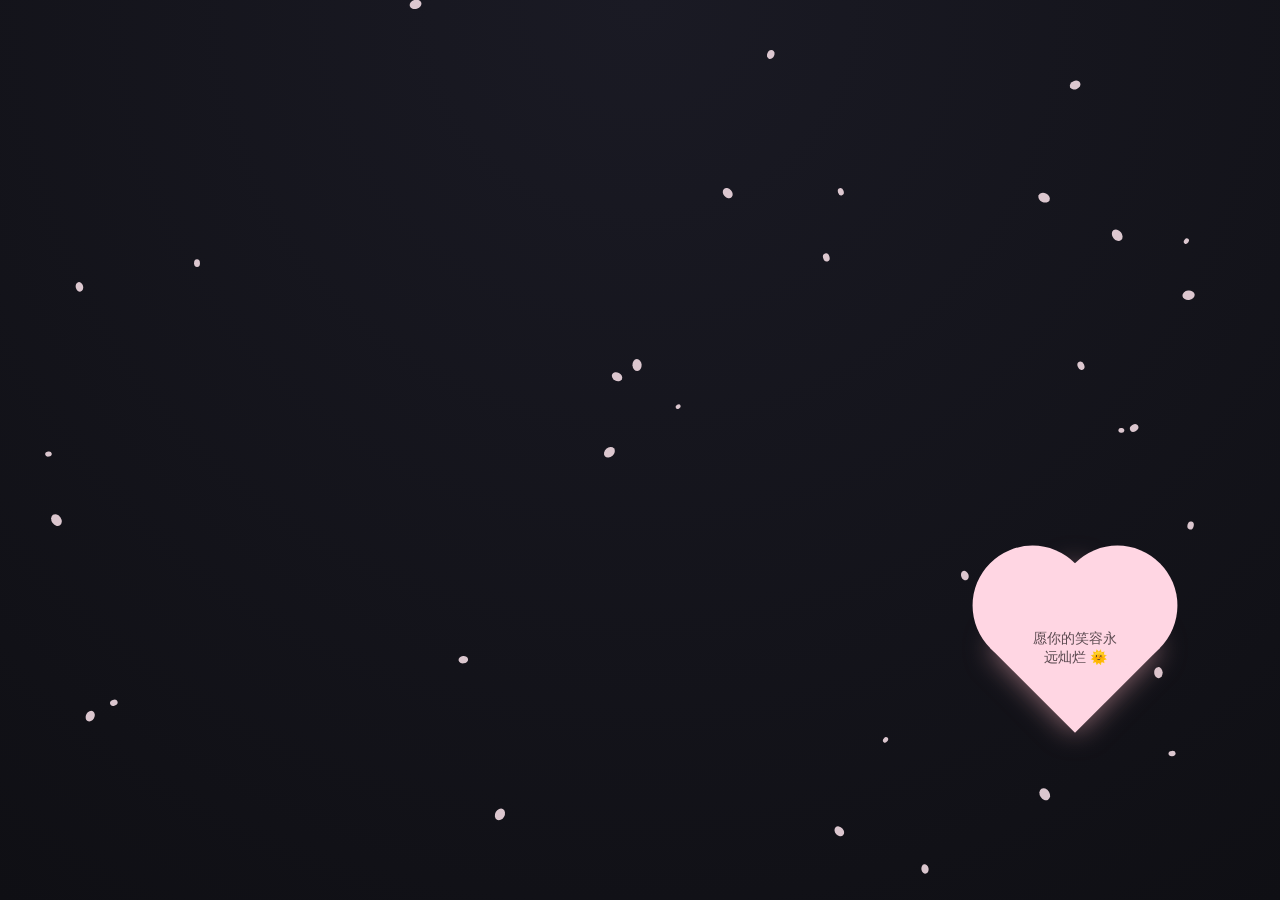
==== index.html @ e55e7a16 "Add files via upload" ====
<!DOCTYPE html>
<html lang="zh-CN">
<head>
<meta charset="UTF-8" />
<meta name="viewport" content="width=device-width, initial-scale=1.0, user-scalable=no" />
<title>念念生日快乐</title>

<style>
html, body {
    margin: 0;
    padding: 0;
    width: 100%;
    height: 100%;
    background: radial-gradient(circle at top, #1a1a24, #0f0f14);
    overflow: hidden;
    font-family: -apple-system, BlinkMacSystemFont, "PingFang SC", "Microsoft YaHei", sans-serif;
}

#app { position: relative; width: 100vw; height: 100vh; }

canvas { position: absolute; inset: 0; }

/* 心形弹窗 */
.heartBox {
    position: absolute;
    width: 120px;
    height: 120px;
    transform: translate(-50%, -50%);
    animation: float 4s ease-in-out infinite;
}

.heart {
    width: 100%;
    height: 100%;
    background: #ffd6e3;
    position: relative;
    transform: rotate(-45deg);
    animation: breath 2.4s ease-in-out infinite;
    box-shadow: 0 0 28px rgba(255, 182, 193, 0.55);
}

.heart::before,
.heart::after {
    content: "";
    position: absolute;
    width: 100%;
    height: 100%;
    background: #ffd6e3;
    border-radius: 50%;
}
.heart::before { top: -50%; left: 0; }
.heart::after  { left: 50%; top: 0; }

/* 文案 */
.heartText {
    position: absolute;
    inset: 0;
    display: flex;
    align-items: center;
    justify-content: center;
    text-align: center;
    padding: 14px;
    color: #5b4a50;
    font-size: 14px;
    line-height: 1.4;
    pointer-events: none;
}

/* 动画 */
@keyframes breath { 0%,100% { transform: rotate(-45deg) scale(1); } 50% { transform: rotate(-45deg) scale(1.07); } }
@keyframes float  { 0%,100% { transform: translate(-50%, -50%) translateY(0); } 50% { transform: translate(-50%, -50%) translateY(-12px); } }
@keyframes fadeBreathOut { 0% { opacity:1; scale:1 } 60% { opacity:0.9; scale:0.95 } 100% { opacity:0; scale:0.75 } }
</style>
</head>
<body>
<div id="app">
    <canvas id="bg"></canvas>
</div>

<script>
/* ===== 背景樱花雨 ===== */
const canvas = document.getElementById("bg");
const ctx = canvas.getContext("2d");

function resize() { canvas.width=innerWidth; canvas.height=innerHeight; }
addEventListener("resize", resize);
resize();

const petals = Array.from({length:36},()=>newPetal());
function newPetal(){ return { x:Math.random()*canvas.width, y:Math.random()*canvas.height, r:Math.random()*3+2, vy:Math.random()*0.8+0.4, vx:Math.random()*0.6-0.3, a:Math.random()*Math.PI }; }
function draw(){
    ctx.clearRect(0,0,canvas.width,canvas.height);
    for(const p of petals){
        p.y+=p.vy; p.x+=p.vx; p.a+=0.01;
        if(p.y>canvas.height+20) Object.assign(p,newPetal(),{y:-20});
        ctx.save();
        ctx.translate(p.x,p.y); ctx.rotate(p.a);
        ctx.fillStyle="rgba(255,230,238,0.85)";
        ctx.beginPath(); ctx.ellipse(0,0,p.r*1.3,p.r,0,0,Math.PI*2); ctx.fill();
        ctx.restore();
    }
    requestAnimationFrame(draw);
}
draw();

/* ===== 随机心形弹窗 ===== */
const app = document.getElementById("app");
const messages = [
    "念念，生日快乐 🌸",
    "愿念念每天都被温柔以待 💗",
    "今天是念念的特别日子 🎉",
    "念念，你是最闪亮的那颗星 ✨",
    "记得好好照顾自己哦 ☕",
    "愿你的笑容永远灿烂 🌞",
    "念念，慢慢来，一切都会好 🕊",
    "愿世界温柔以待念念 💖",
    "今天也值得被念念喜欢 🌷",
    "念念，你的每一天都闪闪发光 ✨",
    "生日快乐！希望念念被幸福包围 🎂",
    "愿念念被爱和暖意围绕 💕",
    "小小的心愿：念念天天开心 🌸",
    "今天，为念念许下最美好的祝福 🎈",
    "念念，你真的很棒，值得最美的幸福 💖"
];

let active = 0;
const MAX_ACTIVE = 6;

function spawnHeart(){
    if(active>=MAX_ACTIVE) return;
    active++;

    const box = document.createElement("div");
    box.className = "heartBox";

    const margin=90;
    box.style.left = margin + Math.random()*(innerWidth-margin*2) + "px";
    box.style.top  = margin + Math.random()*(innerHeight-margin*2) + "px";

    const heart = document.createElement("div");
    heart.className="heart";

    const text = document.createElement("div");
    text.className="heartText";
    text.innerText = messages[Math.floor(Math.random()*messages.length)];

    box.appendChild(heart);
    box.appendChild(text);
    app.appendChild(box);

    setTimeout(()=>{ box.style.animation="fadeBreathOut 1.6s forwards"; }, 2600);
    setTimeout(()=>{ box.remove(); active--; }, 4300);
}

setInterval(spawnHeart, 1000); // 频率稍快
</script>
</body>
</html>
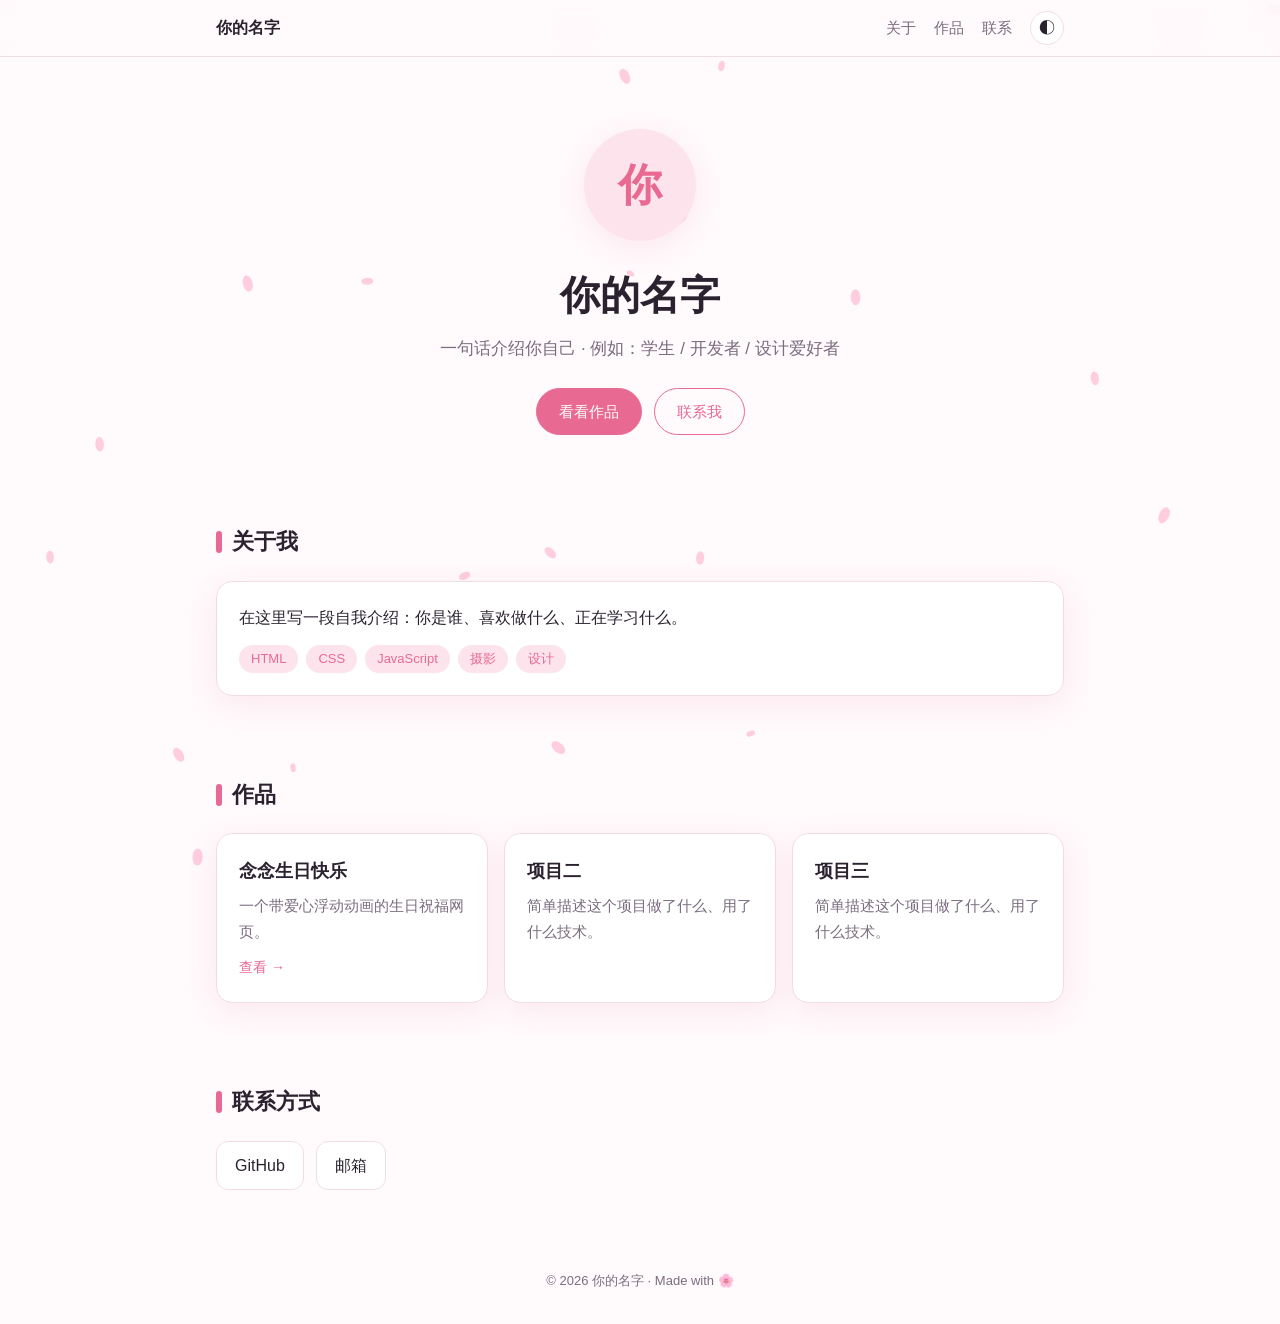
==== commit b7874fed: "Replace birthday page with personal homepage template Single-file, mobile-friendly homepage with lig" ====
--- a/index.html
+++ b/index.html
@@ -1,158 +1,279 @@
-<!DOCTYPE html>
-<html lang="zh-CN">
-<head>
-<meta charset="UTF-8" />
-<meta name="viewport" content="width=device-width, initial-scale=1.0, user-scalable=no" />
-<title>念念生日快乐</title>
-
-<style>
-html, body {
-    margin: 0;
-    padding: 0;
-    width: 100%;
-    height: 100%;
-    background: radial-gradient(circle at top, #1a1a24, #0f0f14);
-    overflow: hidden;
-    font-family: -apple-system, BlinkMacSystemFont, "PingFang SC", "Microsoft YaHei", sans-serif;
-}
-
-#app { position: relative; width: 100vw; height: 100vh; }
-
-canvas { position: absolute; inset: 0; }
-
-/* 心形弹窗 */
-.heartBox {
-    position: absolute;
-    width: 120px;
-    height: 120px;
-    transform: translate(-50%, -50%);
-    animation: float 4s ease-in-out infinite;
-}
-
-.heart {
-    width: 100%;
-    height: 100%;
-    background: #ffd6e3;
-    position: relative;
-    transform: rotate(-45deg);
-    animation: breath 2.4s ease-in-out infinite;
-    box-shadow: 0 0 28px rgba(255, 182, 193, 0.55);
-}
-
-.heart::before,
-.heart::after {
-    content: "";
-    position: absolute;
-    width: 100%;
-    height: 100%;
-    background: #ffd6e3;
-    border-radius: 50%;
-}
-.heart::before { top: -50%; left: 0; }
-.heart::after  { left: 50%; top: 0; }
-
-/* 文案 */
-.heartText {
-    position: absolute;
-    inset: 0;
-    display: flex;
-    align-items: center;
-    justify-content: center;
-    text-align: center;
-    padding: 14px;
-    color: #5b4a50;
-    font-size: 14px;
-    line-height: 1.4;
-    pointer-events: none;
-}
-
-/* 动画 */
-@keyframes breath { 0%,100% { transform: rotate(-45deg) scale(1); } 50% { transform: rotate(-45deg) scale(1.07); } }
-@keyframes float  { 0%,100% { transform: translate(-50%, -50%) translateY(0); } 50% { transform: translate(-50%, -50%) translateY(-12px); } }
-@keyframes fadeBreathOut { 0% { opacity:1; scale:1 } 60% { opacity:0.9; scale:0.95 } 100% { opacity:0; scale:0.75 } }
-</style>
-</head>
-<body>
-<div id="app">
-    <canvas id="bg"></canvas>
-</div>
-
-<script>
-/* ===== 背景樱花雨 ===== */
-const canvas = document.getElementById("bg");
-const ctx = canvas.getContext("2d");
-
-function resize() { canvas.width=innerWidth; canvas.height=innerHeight; }
-addEventListener("resize", resize);
-resize();
-
-const petals = Array.from({length:36},()=>newPetal());
-function newPetal(){ return { x:Math.random()*canvas.width, y:Math.random()*canvas.height, r:Math.random()*3+2, vy:Math.random()*0.8+0.4, vx:Math.random()*0.6-0.3, a:Math.random()*Math.PI }; }
-function draw(){
-    ctx.clearRect(0,0,canvas.width,canvas.height);
-    for(const p of petals){
-        p.y+=p.vy; p.x+=p.vx; p.a+=0.01;
-        if(p.y>canvas.height+20) Object.assign(p,newPetal(),{y:-20});
-        ctx.save();
-        ctx.translate(p.x,p.y); ctx.rotate(p.a);
-        ctx.fillStyle="rgba(255,230,238,0.85)";
-        ctx.beginPath(); ctx.ellipse(0,0,p.r*1.3,p.r,0,0,Math.PI*2); ctx.fill();
-        ctx.restore();
-    }
-    requestAnimationFrame(draw);
-}
-draw();
-
-/* ===== 随机心形弹窗 ===== */
-const app = document.getElementById("app");
-const messages = [
-    "念念，生日快乐 🌸",
-    "愿念念每天都被温柔以待 💗",
-    "今天是念念的特别日子 🎉",
-    "念念，你是最闪亮的那颗星 ✨",
-    "记得好好照顾自己哦 ☕",
-    "愿你的笑容永远灿烂 🌞",
-    "念念，慢慢来，一切都会好 🕊",
-    "愿世界温柔以待念念 💖",
-    "今天也值得被念念喜欢 🌷",
-    "念念，你的每一天都闪闪发光 ✨",
-    "生日快乐！希望念念被幸福包围 🎂",
-    "愿念念被爱和暖意围绕 💕",
-    "小小的心愿：念念天天开心 🌸",
-    "今天，为念念许下最美好的祝福 🎈",
-    "念念，你真的很棒，值得最美的幸福 💖"
-];
-
-let active = 0;
-const MAX_ACTIVE = 6;
-
-function spawnHeart(){
-    if(active>=MAX_ACTIVE) return;
-    active++;
-
-    const box = document.createElement("div");
-    box.className = "heartBox";
-
-    const margin=90;
-    box.style.left = margin + Math.random()*(innerWidth-margin*2) + "px";
-    box.style.top  = margin + Math.random()*(innerHeight-margin*2) + "px";
-
-    const heart = document.createElement("div");
-    heart.className="heart";
-
-    const text = document.createElement("div");
-    text.className="heartText";
-    text.innerText = messages[Math.floor(Math.random()*messages.length)];
-
-    box.appendChild(heart);
-    box.appendChild(text);
-    app.appendChild(box);
-
-    setTimeout(()=>{ box.style.animation="fadeBreathOut 1.6s forwards"; }, 2600);
-    setTimeout(()=>{ box.remove(); active--; }, 4300);
-}
-
-setInterval(spawnHeart, 1000); // 频率稍快
-</script>
-</body>
-</html>
+<!DOCTYPE html>
+<html lang="zh-CN">
+<head>
+<meta charset="UTF-8" />
+<meta name="viewport" content="width=device-width, initial-scale=1.0" />
+<title>Sakura · 个人主页</title>
+<meta name="description" content="我的个人主页与作品集" />
+<style>
+  :root {
+    --bg: #fffafc;
+    --surface: #ffffff;
+    --text: #2b2230;
+    --muted: #7a6d80;
+    --accent: #e86a92;
+    --accent-soft: #fde4ec;
+    --border: #f1dde5;
+    --shadow: 0 8px 30px rgba(232, 106, 146, 0.12);
+  }
+  @media (prefers-color-scheme: dark) {
+    :root:not([data-theme="light"]) {
+      --bg: #15121a;
+      --surface: #1f1a25;
+      --text: #f3eaf2;
+      --muted: #a89bb0;
+      --accent: #ff8fb1;
+      --accent-soft: #3a2532;
+      --border: #2f2735;
+      --shadow: 0 8px 30px rgba(0, 0, 0, 0.35);
+    }
+  }
+  :root[data-theme="dark"] {
+    --bg: #15121a;
+    --surface: #1f1a25;
+    --text: #f3eaf2;
+    --muted: #a89bb0;
+    --accent: #ff8fb1;
+    --accent-soft: #3a2532;
+    --border: #2f2735;
+    --shadow: 0 8px 30px rgba(0, 0, 0, 0.35);
+  }
+
+  * { box-sizing: border-box; }
+  html { scroll-behavior: smooth; }
+  body {
+    margin: 0;
+    background: var(--bg);
+    color: var(--text);
+    font-family: -apple-system, BlinkMacSystemFont, "PingFang SC", "Microsoft YaHei", "Segoe UI", sans-serif;
+    line-height: 1.7;
+    overflow-x: hidden;
+  }
+  a { color: var(--accent); text-decoration: none; }
+  a:hover { text-decoration: underline; }
+
+  #petals { position: fixed; inset: 0; pointer-events: none; z-index: 0; }
+
+  .wrap { position: relative; z-index: 1; max-width: 880px; margin: 0 auto; padding: 0 16px; }
+
+  nav {
+    position: sticky; top: 0; z-index: 10;
+    background: color-mix(in srgb, var(--bg) 85%, transparent);
+    backdrop-filter: blur(10px);
+    border-bottom: 1px solid var(--border);
+  }
+  nav .wrap { display: flex; align-items: center; justify-content: space-between; height: 56px; }
+  .logo { font-weight: 700; color: var(--text); }
+  .links { display: flex; gap: 18px; align-items: center; }
+  .links a { color: var(--muted); font-size: 15px; }
+  .links a:hover { color: var(--accent); text-decoration: none; }
+  #themeBtn {
+    border: 1px solid var(--border); background: var(--surface); color: var(--text);
+    width: 34px; height: 34px; border-radius: 50%; cursor: pointer; font-size: 16px;
+  }
+
+  header.hero { padding: 72px 0 48px; text-align: center; }
+  .avatar {
+    width: 112px; height: 112px; border-radius: 50%;
+    margin: 0 auto 20px; display: grid; place-items: center;
+    background: var(--accent-soft); color: var(--accent);
+    font-size: 44px; font-weight: 700; box-shadow: var(--shadow);
+    overflow: hidden;
+  }
+  .avatar img { width: 100%; height: 100%; object-fit: cover; }
+  h1 { font-size: clamp(28px, 6vw, 40px); margin: 0 0 6px; }
+  .tagline { color: var(--muted); margin: 0 0 24px; font-size: 17px; }
+  .btns { display: flex; gap: 12px; justify-content: center; flex-wrap: wrap; }
+  .btn {
+    display: inline-block; padding: 10px 22px; border-radius: 999px;
+    border: 1px solid var(--accent); font-size: 15px;
+  }
+  .btn.primary { background: var(--accent); color: #fff; }
+  .btn:hover { text-decoration: none; opacity: .88; }
+
+  section { padding: 40px 0; }
+  h2 { font-size: 22px; margin: 0 0 20px; display: flex; align-items: center; gap: 10px; }
+  h2::before { content: ""; width: 6px; height: 22px; border-radius: 3px; background: var(--accent); }
+
+  .card {
+    background: var(--surface); border: 1px solid var(--border);
+    border-radius: 16px; padding: 22px; box-shadow: var(--shadow);
+  }
+  .tags { display: flex; flex-wrap: wrap; gap: 8px; margin-top: 14px; }
+  .tag {
+    background: var(--accent-soft); color: var(--accent);
+    padding: 3px 12px; border-radius: 999px; font-size: 13px;
+  }
+
+  .grid { display: grid; grid-template-columns: repeat(auto-fill, minmax(240px, 1fr)); gap: 16px; }
+  .project h3 { margin: 0 0 6px; font-size: 18px; }
+  .project p { margin: 0; color: var(--muted); font-size: 15px; }
+  .project .more { display: inline-block; margin-top: 12px; font-size: 14px; }
+  .project { transition: transform .2s; }
+  .project:hover { transform: translateY(-3px); }
+
+  .contact { display: flex; flex-wrap: wrap; gap: 12px; }
+  .contact a {
+    background: var(--surface); border: 1px solid var(--border);
+    padding: 10px 18px; border-radius: 12px; color: var(--text);
+  }
+  .contact a:hover { border-color: var(--accent); color: var(--accent); text-decoration: none; }
+
+  footer { text-align: center; color: var(--muted); font-size: 13px; padding: 40px 0 32px; }
+
+  @media (max-width: 520px) {
+    .links a.hide-sm { display: none; }
+    header.hero { padding-top: 48px; }
+  }
+  @media (prefers-reduced-motion: reduce) {
+    html { scroll-behavior: auto; }
+    .project { transition: none; }
+  }
+</style>
+</head>
+<body>
+<canvas id="petals" aria-hidden="true"></canvas>
+
+<nav>
+  <div class="wrap">
+    <a class="logo" href="#top" id="logo">Sakura</a>
+    <div class="links">
+      <a href="#about" class="hide-sm">关于</a>
+      <a href="#projects">作品</a>
+      <a href="#contact">联系</a>
+      <button id="themeBtn" aria-label="切换深浅色">◐</button>
+    </div>
+  </div>
+</nav>
+
+<main class="wrap" id="top">
+  <header class="hero">
+    <div class="avatar" id="avatar"></div>
+    <h1 id="name"></h1>
+    <p class="tagline" id="tagline"></p>
+    <div class="btns">
+      <a class="btn primary" href="#projects">看看作品</a>
+      <a class="btn" href="#contact">联系我</a>
+    </div>
+  </header>
+
+  <section id="about">
+    <h2>关于我</h2>
+    <div class="card">
+      <p id="bio" style="margin:0"></p>
+      <div class="tags" id="skills"></div>
+    </div>
+  </section>
+
+  <section id="projects">
+    <h2>作品</h2>
+    <div class="grid" id="projectList"></div>
+  </section>
+
+  <section id="contact">
+    <h2>联系方式</h2>
+    <div class="contact" id="contactList"></div>
+  </section>
+</main>
+
+<footer id="footer"></footer>
+
+<script>
+/* ============================================================
+ * 想改内容？只需要修改下面这个 PROFILE 对象就行
+ * ============================================================ */
+const PROFILE = {
+  name: "你的名字",
+  avatar: "",                 // 头像图片地址，留空就显示名字首字
+  tagline: "一句话介绍你自己 · 例如：学生 / 开发者 / 设计爱好者",
+  bio: "在这里写一段自我介绍：你是谁、喜欢做什么、正在学习什么。",
+  skills: ["HTML", "CSS", "JavaScript", "摄影", "设计"],
+  projects: [
+    {
+      title: "念念生日快乐",
+      desc: "一个带爱心浮动动画的生日祝福网页。",
+      link: "https://github.com/adsxy5201314/sakura/blob/e55e7a1/index.html"
+    },
+    {
+      title: "项目二",
+      desc: "简单描述这个项目做了什么、用了什么技术。",
+      link: ""
+    },
+    {
+      title: "项目三",
+      desc: "简单描述这个项目做了什么、用了什么技术。",
+      link: ""
+    }
+  ],
+  contacts: [
+    { label: "GitHub", url: "https://github.com/adsxy5201314" },
+    { label: "邮箱", url: "mailto:you@example.com" }
+  ]
+};
+
+/* ---------- 渲染页面 ---------- */
+const $ = id => document.getElementById(id);
+const esc = s => String(s).replace(/[&<>"']/g, c => ({ "&": "&amp;", "<": "&lt;", ">": "&gt;", '"': "&quot;", "'": "&#39;" }[c]));
+
+document.title = PROFILE.name + " · 个人主页";
+$("logo").textContent = PROFILE.name;
+$("name").textContent = PROFILE.name;
+$("tagline").textContent = PROFILE.tagline;
+$("bio").textContent = PROFILE.bio;
+$("avatar").innerHTML = PROFILE.avatar
+  ? `<img src="${esc(PROFILE.avatar)}" alt="${esc(PROFILE.name)}">`
+  : esc(PROFILE.name.trim().charAt(0) || "S");
+$("skills").innerHTML = PROFILE.skills.map(s => `<span class="tag">${esc(s)}</span>`).join("");
+$("projectList").innerHTML = PROFILE.projects.map(p => `
+  <div class="card project">
+    <h3>${esc(p.title)}</h3>
+    <p>${esc(p.desc)}</p>
+    ${p.link ? `<a class="more" href="${esc(p.link)}" target="_blank" rel="noopener">查看 →</a>` : ""}
+  </div>`).join("");
+$("contactList").innerHTML = PROFILE.contacts.map(c =>
+  `<a href="${esc(c.url)}" target="_blank" rel="noopener">${esc(c.label)}</a>`).join("");
+$("footer").textContent = `© ${new Date().getFullYear()} ${PROFILE.name} · Made with 🌸`;
+
+/* ---------- 深浅色切换 ---------- */
+const root = document.documentElement;
+try { const t = localStorage.getItem("theme"); if (t) root.dataset.theme = t; } catch (e) {}
+$("themeBtn").onclick = () => {
+  const dark = root.dataset.theme
+    ? root.dataset.theme === "dark"
+    : matchMedia("(prefers-color-scheme: dark)").matches;
+  root.dataset.theme = dark ? "light" : "dark";
+  try { localStorage.setItem("theme", root.dataset.theme); } catch (e) {}
+};
+
+/* ---------- 樱花飘落 ---------- */
+(() => {
+  if (matchMedia("(prefers-reduced-motion: reduce)").matches) return;
+  const cv = $("petals"), ctx = cv.getContext("2d");
+  let W, H, petals = [];
+  const resize = () => { W = cv.width = innerWidth; H = cv.height = innerHeight; };
+  addEventListener("resize", resize); resize();
+  const count = Math.min(28, Math.floor(W / 40));
+  const make = (y) => ({
+    x: Math.random() * W, y: y ?? Math.random() * H,
+    r: 4 + Math.random() * 5, vy: 0.4 + Math.random() * 0.8,
+    vx: -0.3 + Math.random() * 0.6, a: Math.random() * Math.PI * 2,
+    va: 0.01 + Math.random() * 0.02
+  });
+  for (let i = 0; i < count; i++) petals.push(make());
+  (function tick() {
+    ctx.clearRect(0, 0, W, H);
+    for (const p of petals) {
+      p.y += p.vy; p.x += p.vx + Math.sin(p.a) * 0.4; p.a += p.va;
+      if (p.y > H + 10) Object.assign(p, make(-10));
+      ctx.save();
+      ctx.translate(p.x, p.y); ctx.rotate(p.a);
+      ctx.fillStyle = "rgba(255, 170, 196, 0.55)";
+      ctx.beginPath(); ctx.ellipse(0, 0, p.r, p.r * 0.6, 0, 0, Math.PI * 2); ctx.fill();
+      ctx.restore();
+    }
+    requestAnimationFrame(tick);
+  })();
+})();
+</script>
+</body>
+</html>
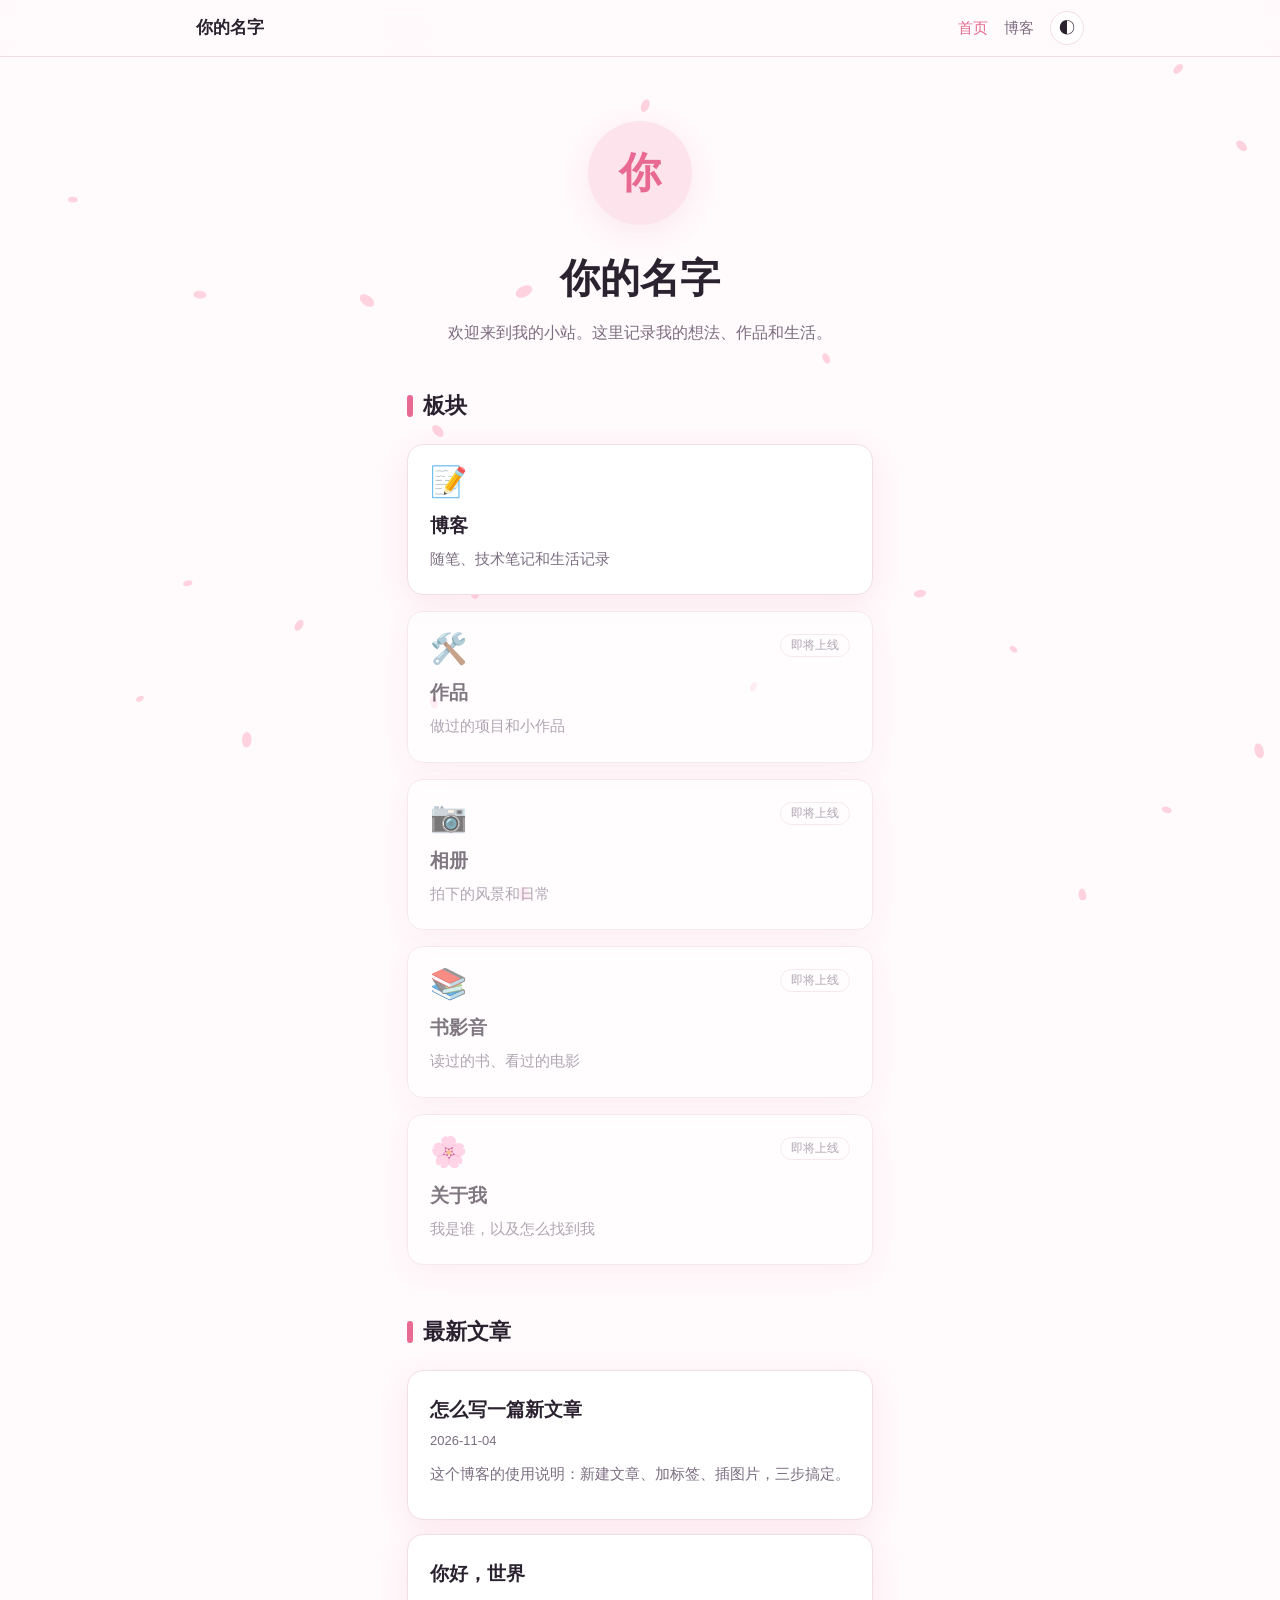
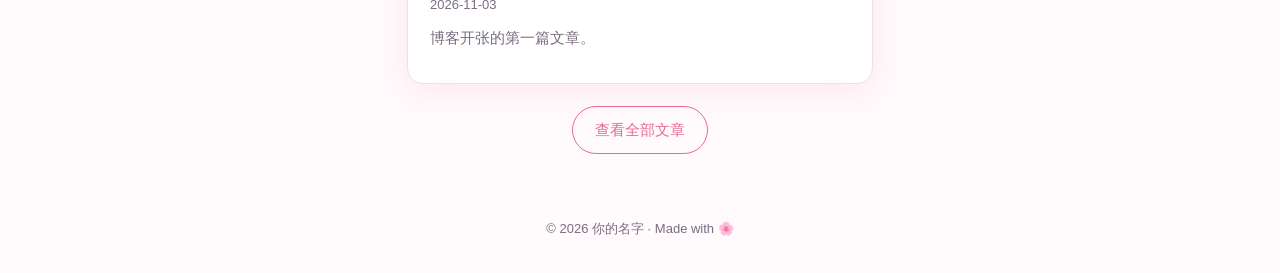
==== commit be5c4b19: "Add personal website with blog section Static multi-section site: homepage with section cards (blog " ====
--- a/index.html
+++ b/index.html
@@ -1,279 +1,69 @@
 <!DOCTYPE html>
-<html lang="zh-CN">
+<html lang="zh-CN" data-root="">
 <head>
 <meta charset="UTF-8" />
 <meta name="viewport" content="width=device-width, initial-scale=1.0" />
-<title>Sakura · 个人主页</title>
-<meta name="description" content="我的个人主页与作品集" />
-<style>
-  :root {
-    --bg: #fffafc;
-    --surface: #ffffff;
-    --text: #2b2230;
-    --muted: #7a6d80;
-    --accent: #e86a92;
-    --accent-soft: #fde4ec;
-    --border: #f1dde5;
-    --shadow: 0 8px 30px rgba(232, 106, 146, 0.12);
-  }
-  @media (prefers-color-scheme: dark) {
-    :root:not([data-theme="light"]) {
-      --bg: #15121a;
-      --surface: #1f1a25;
-      --text: #f3eaf2;
-      --muted: #a89bb0;
-      --accent: #ff8fb1;
-      --accent-soft: #3a2532;
-      --border: #2f2735;
-      --shadow: 0 8px 30px rgba(0, 0, 0, 0.35);
-    }
-  }
-  :root[data-theme="dark"] {
-    --bg: #15121a;
-    --surface: #1f1a25;
-    --text: #f3eaf2;
-    --muted: #a89bb0;
-    --accent: #ff8fb1;
-    --accent-soft: #3a2532;
-    --border: #2f2735;
-    --shadow: 0 8px 30px rgba(0, 0, 0, 0.35);
-  }
-
-  * { box-sizing: border-box; }
-  html { scroll-behavior: smooth; }
-  body {
-    margin: 0;
-    background: var(--bg);
-    color: var(--text);
-    font-family: -apple-system, BlinkMacSystemFont, "PingFang SC", "Microsoft YaHei", "Segoe UI", sans-serif;
-    line-height: 1.7;
-    overflow-x: hidden;
-  }
-  a { color: var(--accent); text-decoration: none; }
-  a:hover { text-decoration: underline; }
-
-  #petals { position: fixed; inset: 0; pointer-events: none; z-index: 0; }
-
-  .wrap { position: relative; z-index: 1; max-width: 880px; margin: 0 auto; padding: 0 16px; }
-
-  nav {
-    position: sticky; top: 0; z-index: 10;
-    background: color-mix(in srgb, var(--bg) 85%, transparent);
-    backdrop-filter: blur(10px);
-    border-bottom: 1px solid var(--border);
-  }
-  nav .wrap { display: flex; align-items: center; justify-content: space-between; height: 56px; }
-  .logo { font-weight: 700; color: var(--text); }
-  .links { display: flex; gap: 18px; align-items: center; }
-  .links a { color: var(--muted); font-size: 15px; }
-  .links a:hover { color: var(--accent); text-decoration: none; }
-  #themeBtn {
-    border: 1px solid var(--border); background: var(--surface); color: var(--text);
-    width: 34px; height: 34px; border-radius: 50%; cursor: pointer; font-size: 16px;
-  }
-
-  header.hero { padding: 72px 0 48px; text-align: center; }
-  .avatar {
-    width: 112px; height: 112px; border-radius: 50%;
-    margin: 0 auto 20px; display: grid; place-items: center;
-    background: var(--accent-soft); color: var(--accent);
-    font-size: 44px; font-weight: 700; box-shadow: var(--shadow);
-    overflow: hidden;
-  }
-  .avatar img { width: 100%; height: 100%; object-fit: cover; }
-  h1 { font-size: clamp(28px, 6vw, 40px); margin: 0 0 6px; }
-  .tagline { color: var(--muted); margin: 0 0 24px; font-size: 17px; }
-  .btns { display: flex; gap: 12px; justify-content: center; flex-wrap: wrap; }
-  .btn {
-    display: inline-block; padding: 10px 22px; border-radius: 999px;
-    border: 1px solid var(--accent); font-size: 15px;
-  }
-  .btn.primary { background: var(--accent); color: #fff; }
-  .btn:hover { text-decoration: none; opacity: .88; }
-
-  section { padding: 40px 0; }
-  h2 { font-size: 22px; margin: 0 0 20px; display: flex; align-items: center; gap: 10px; }
-  h2::before { content: ""; width: 6px; height: 22px; border-radius: 3px; background: var(--accent); }
-
-  .card {
-    background: var(--surface); border: 1px solid var(--border);
-    border-radius: 16px; padding: 22px; box-shadow: var(--shadow);
-  }
-  .tags { display: flex; flex-wrap: wrap; gap: 8px; margin-top: 14px; }
-  .tag {
-    background: var(--accent-soft); color: var(--accent);
-    padding: 3px 12px; border-radius: 999px; font-size: 13px;
-  }
-
-  .grid { display: grid; grid-template-columns: repeat(auto-fill, minmax(240px, 1fr)); gap: 16px; }
-  .project h3 { margin: 0 0 6px; font-size: 18px; }
-  .project p { margin: 0; color: var(--muted); font-size: 15px; }
-  .project .more { display: inline-block; margin-top: 12px; font-size: 14px; }
-  .project { transition: transform .2s; }
-  .project:hover { transform: translateY(-3px); }
-
-  .contact { display: flex; flex-wrap: wrap; gap: 12px; }
-  .contact a {
-    background: var(--surface); border: 1px solid var(--border);
-    padding: 10px 18px; border-radius: 12px; color: var(--text);
-  }
-  .contact a:hover { border-color: var(--accent); color: var(--accent); text-decoration: none; }
-
-  footer { text-align: center; color: var(--muted); font-size: 13px; padding: 40px 0 32px; }
-
-  @media (max-width: 520px) {
-    .links a.hide-sm { display: none; }
-    header.hero { padding-top: 48px; }
-  }
-  @media (prefers-reduced-motion: reduce) {
-    html { scroll-behavior: auto; }
-    .project { transition: none; }
-  }
-</style>
+<title>个人网站</title>
+<link rel="stylesheet" href="assets/style.css" />
 </head>
 <body>
 <canvas id="petals" aria-hidden="true"></canvas>
+<nav class="site-nav" id="site-nav"></nav>
 
-<nav>
-  <div class="wrap">
-    <a class="logo" href="#top" id="logo">Sakura</a>
-    <div class="links">
-      <a href="#about" class="hide-sm">关于</a>
-      <a href="#projects">作品</a>
-      <a href="#contact">联系</a>
-      <button id="themeBtn" aria-label="切换深浅色">◐</button>
-    </div>
-  </div>
-</nav>
-
-<main class="wrap" id="top">
+<main class="wrap">
   <header class="hero">
     <div class="avatar" id="avatar"></div>
     <h1 id="name"></h1>
-    <p class="tagline" id="tagline"></p>
-    <div class="btns">
-      <a class="btn primary" href="#projects">看看作品</a>
-      <a class="btn" href="#contact">联系我</a>
-    </div>
+    <p id="intro"></p>
   </header>
 
-  <section id="about">
-    <h2>关于我</h2>
-    <div class="card">
-      <p id="bio" style="margin:0"></p>
-      <div class="tags" id="skills"></div>
-    </div>
+  <section>
+    <h2 class="section-title">板块</h2>
+    <div class="sections" id="sections"></div>
   </section>
 
-  <section id="projects">
-    <h2>作品</h2>
-    <div class="grid" id="projectList"></div>
-  </section>
-
-  <section id="contact">
-    <h2>联系方式</h2>
-    <div class="contact" id="contactList"></div>
+  <section style="padding-top:24px">
+    <h2 class="section-title">最新文章</h2>
+    <div class="post-list" id="latest"></div>
   </section>
 </main>
 
-<footer id="footer"></footer>
+<footer class="site-footer" id="site-footer"></footer>
 
+<script src="assets/site.js"></script>
 <script>
-/* ============================================================
- * 想改内容？只需要修改下面这个 PROFILE 对象就行
- * ============================================================ */
-const PROFILE = {
-  name: "你的名字",
-  avatar: "",                 // 头像图片地址，留空就显示名字首字
-  tagline: "一句话介绍你自己 · 例如：学生 / 开发者 / 设计爱好者",
-  bio: "在这里写一段自我介绍：你是谁、喜欢做什么、正在学习什么。",
-  skills: ["HTML", "CSS", "JavaScript", "摄影", "设计"],
-  projects: [
-    {
-      title: "念念生日快乐",
-      desc: "一个带爱心浮动动画的生日祝福网页。",
-      link: "https://github.com/adsxy5201314/sakura/blob/e55e7a1/index.html"
-    },
-    {
-      title: "项目二",
-      desc: "简单描述这个项目做了什么、用了什么技术。",
-      link: ""
-    },
-    {
-      title: "项目三",
-      desc: "简单描述这个项目做了什么、用了什么技术。",
-      link: ""
-    }
-  ],
-  contacts: [
-    { label: "GitHub", url: "https://github.com/adsxy5201314" },
-    { label: "邮箱", url: "mailto:you@example.com" }
-  ]
-};
+renderChrome("home");
+startPetals();
 
-/* ---------- 渲染页面 ---------- */
-const $ = id => document.getElementById(id);
-const esc = s => String(s).replace(/[&<>"']/g, c => ({ "&": "&amp;", "<": "&lt;", ">": "&gt;", '"': "&quot;", "'": "&#39;" }[c]));
+document.title = SITE.name + " · 个人网站";
+document.getElementById("name").textContent = SITE.name;
+document.getElementById("intro").textContent = SITE.intro;
+document.getElementById("avatar").innerHTML = SITE.avatar
+  ? `<img src="${esc(SITE.avatar)}" alt="${esc(SITE.name)}">`
+  : esc(SITE.name.trim().charAt(0) || "S");
 
-document.title = PROFILE.name + " · 个人主页";
-$("logo").textContent = PROFILE.name;
-$("name").textContent = PROFILE.name;
-$("tagline").textContent = PROFILE.tagline;
-$("bio").textContent = PROFILE.bio;
-$("avatar").innerHTML = PROFILE.avatar
-  ? `<img src="${esc(PROFILE.avatar)}" alt="${esc(PROFILE.name)}">`
-  : esc(PROFILE.name.trim().charAt(0) || "S");
-$("skills").innerHTML = PROFILE.skills.map(s => `<span class="tag">${esc(s)}</span>`).join("");
-$("projectList").innerHTML = PROFILE.projects.map(p => `
-  <div class="card project">
-    <h3>${esc(p.title)}</h3>
-    <p>${esc(p.desc)}</p>
-    ${p.link ? `<a class="more" href="${esc(p.link)}" target="_blank" rel="noopener">查看 →</a>` : ""}
-  </div>`).join("");
-$("contactList").innerHTML = PROFILE.contacts.map(c =>
-  `<a href="${esc(c.url)}" target="_blank" rel="noopener">${esc(c.label)}</a>`).join("");
-$("footer").textContent = `© ${new Date().getFullYear()} ${PROFILE.name} · Made with 🌸`;
+document.getElementById("sections").innerHTML = SITE.sections.map(s => `
+  <a class="card section-card ${s.ready ? "" : "soon"}" href="${s.ready ? esc(s.href) : "#"}">
+    ${s.ready ? "" : '<span class="badge">即将上线</span>'}
+    <div class="icon">${s.icon}</div>
+    <h3>${esc(s.title)}</h3>
+    <p>${esc(s.desc)}</p>
+  </a>`).join("");
 
-/* ---------- 深浅色切换 ---------- */
-const root = document.documentElement;
-try { const t = localStorage.getItem("theme"); if (t) root.dataset.theme = t; } catch (e) {}
-$("themeBtn").onclick = () => {
-  const dark = root.dataset.theme
-    ? root.dataset.theme === "dark"
-    : matchMedia("(prefers-color-scheme: dark)").matches;
-  root.dataset.theme = dark ? "light" : "dark";
-  try { localStorage.setItem("theme", root.dataset.theme); } catch (e) {}
-};
-
-/* ---------- 樱花飘落 ---------- */
-(() => {
-  if (matchMedia("(prefers-reduced-motion: reduce)").matches) return;
-  const cv = $("petals"), ctx = cv.getContext("2d");
-  let W, H, petals = [];
-  const resize = () => { W = cv.width = innerWidth; H = cv.height = innerHeight; };
-  addEventListener("resize", resize); resize();
-  const count = Math.min(28, Math.floor(W / 40));
-  const make = (y) => ({
-    x: Math.random() * W, y: y ?? Math.random() * H,
-    r: 4 + Math.random() * 5, vy: 0.4 + Math.random() * 0.8,
-    vx: -0.3 + Math.random() * 0.6, a: Math.random() * Math.PI * 2,
-    va: 0.01 + Math.random() * 0.02
-  });
-  for (let i = 0; i < count; i++) petals.push(make());
-  (function tick() {
-    ctx.clearRect(0, 0, W, H);
-    for (const p of petals) {
-      p.y += p.vy; p.x += p.vx + Math.sin(p.a) * 0.4; p.a += p.va;
-      if (p.y > H + 10) Object.assign(p, make(-10));
-      ctx.save();
-      ctx.translate(p.x, p.y); ctx.rotate(p.a);
-      ctx.fillStyle = "rgba(255, 170, 196, 0.55)";
-      ctx.beginPath(); ctx.ellipse(0, 0, p.r, p.r * 0.6, 0, 0, Math.PI * 2); ctx.fill();
-      ctx.restore();
-    }
-    requestAnimationFrame(tick);
-  })();
-})();
+loadPosts().then(posts => {
+  const box = document.getElementById("latest");
+  if (!posts.length) { box.innerHTML = '<div class="empty">还没有文章</div>'; return; }
+  box.innerHTML = posts.slice(0, 3).map(p => `
+    <a class="card post-item" href="blog/post.html?p=${encodeURIComponent(p.slug)}">
+      <h3>${esc(p.title)}</h3>
+      <div class="meta">${esc(p.date)}</div>
+      <p class="summary">${esc(p.summary)}</p>
+    </a>`).join("") +
+    '<div style="text-align:center;margin-top:8px"><a class="btn" href="blog/">查看全部文章</a></div>';
+}).catch(() => {
+  document.getElementById("latest").innerHTML =
+    '<div class="empty">文章列表加载失败。直接双击打开文件时浏览器会拦截读取，请用 GitHub Pages 或本地服务器预览。</div>';
+});
 </script>
 </body>
 </html>
--- a/assets/style.css
+++ b/assets/style.css
@@ -0,0 +1,154 @@
+/* ============ 全站共用样式 ============ */
+:root {
+  --bg: #fffafc;
+  --surface: #ffffff;
+  --text: #2b2230;
+  --muted: #7a6d80;
+  --accent: #e86a92;
+  --accent-soft: #fde4ec;
+  --border: #f1dde5;
+  --code-bg: #f8f0f4;
+  --shadow: 0 8px 30px rgba(232, 106, 146, 0.12);
+}
+@media (prefers-color-scheme: dark) {
+  :root:not([data-theme="light"]) {
+    --bg: #15121a; --surface: #1f1a25; --text: #f3eaf2; --muted: #a89bb0;
+    --accent: #ff8fb1; --accent-soft: #3a2532; --border: #2f2735;
+    --code-bg: #2a2230; --shadow: 0 8px 30px rgba(0, 0, 0, 0.35);
+  }
+}
+:root[data-theme="dark"] {
+  --bg: #15121a; --surface: #1f1a25; --text: #f3eaf2; --muted: #a89bb0;
+  --accent: #ff8fb1; --accent-soft: #3a2532; --border: #2f2735;
+  --code-bg: #2a2230; --shadow: 0 8px 30px rgba(0, 0, 0, 0.35);
+}
+
+* { box-sizing: border-box; }
+html { scroll-behavior: smooth; }
+body {
+  margin: 0; background: var(--bg); color: var(--text);
+  font-family: -apple-system, BlinkMacSystemFont, "PingFang SC", "Microsoft YaHei", "Segoe UI", sans-serif;
+  line-height: 1.75; overflow-x: hidden;
+  display: flex; flex-direction: column; min-height: 100vh;
+}
+main { flex: 1; }
+a { color: var(--accent); text-decoration: none; }
+a:hover { text-decoration: underline; }
+img { max-width: 100%; }
+
+#petals { position: fixed; inset: 0; pointer-events: none; z-index: 0; }
+.wrap { position: relative; z-index: 1; max-width: 920px; margin: 0 auto; padding: 0 16px; }
+
+/* 导航 */
+.site-nav {
+  position: sticky; top: 0; z-index: 10;
+  background: color-mix(in srgb, var(--bg) 85%, transparent);
+  backdrop-filter: blur(10px); border-bottom: 1px solid var(--border);
+}
+.site-nav .wrap { display: flex; align-items: center; justify-content: space-between; height: 56px; gap: 12px; }
+.logo { font-weight: 700; color: var(--text); font-size: 17px; white-space: nowrap; }
+.logo:hover { text-decoration: none; color: var(--accent); }
+.nav-links { display: flex; gap: 16px; align-items: center; }
+.nav-links a { color: var(--muted); font-size: 15px; white-space: nowrap; }
+.nav-links a:hover, .nav-links a.active { color: var(--accent); text-decoration: none; }
+.theme-btn {
+  border: 1px solid var(--border); background: var(--surface); color: var(--text);
+  width: 34px; height: 34px; border-radius: 50%; cursor: pointer; font-size: 16px; flex-shrink: 0;
+}
+
+/* 通用组件 */
+.page-head { padding: 56px 0 24px; }
+.page-head h1 { font-size: clamp(26px, 5.5vw, 36px); margin: 0 0 6px; }
+.page-head p { color: var(--muted); margin: 0; }
+
+h2.section-title { font-size: 22px; margin: 0 0 18px; display: flex; align-items: center; gap: 10px; }
+h2.section-title::before { content: ""; width: 6px; height: 22px; border-radius: 3px; background: var(--accent); }
+
+.card {
+  background: var(--surface); border: 1px solid var(--border);
+  border-radius: 16px; padding: 22px; box-shadow: var(--shadow);
+}
+.tag {
+  display: inline-block; background: var(--accent-soft); color: var(--accent);
+  padding: 2px 12px; border-radius: 999px; font-size: 13px; border: 1px solid transparent;
+}
+button.tag { cursor: pointer; font: inherit; font-size: 13px; }
+button.tag.active { background: var(--accent); color: #fff; }
+
+.btn {
+  display: inline-block; padding: 10px 22px; border-radius: 999px;
+  border: 1px solid var(--accent); font-size: 15px;
+}
+.btn.primary { background: var(--accent); color: #fff; }
+.btn:hover { text-decoration: none; opacity: .88; }
+
+.muted { color: var(--muted); }
+.empty { text-align: center; color: var(--muted); padding: 40px 0; }
+
+.site-footer { position: relative; z-index: 1; text-align: center; color: var(--muted); font-size: 13px; padding: 40px 16px 32px; }
+
+/* 首页 */
+.hero { padding: 64px 0 40px; text-align: center; }
+.avatar {
+  width: 104px; height: 104px; border-radius: 50%; margin: 0 auto 18px;
+  display: grid; place-items: center; background: var(--accent-soft); color: var(--accent);
+  font-size: 42px; font-weight: 700; box-shadow: var(--shadow); overflow: hidden;
+}
+.avatar img { width: 100%; height: 100%; object-fit: cover; }
+.hero h1 { font-size: clamp(28px, 6vw, 40px); margin: 0 0 6px; }
+.hero p { color: var(--muted); margin: 0 auto; max-width: 560px; }
+
+.sections { display: grid; grid-template-columns: repeat(auto-fill, minmax(260px, 1fr)); gap: 16px; padding-bottom: 24px; }
+.section-card { display: block; color: var(--text); transition: transform .2s, border-color .2s; }
+.section-card:hover { text-decoration: none; transform: translateY(-3px); border-color: var(--accent); }
+.section-card .icon { font-size: 30px; line-height: 1; }
+.section-card h3 { margin: 12px 0 4px; font-size: 19px; }
+.section-card p { margin: 0; color: var(--muted); font-size: 15px; }
+.section-card.soon { opacity: .6; pointer-events: none; }
+.section-card .badge { float: right; font-size: 12px; color: var(--muted); border: 1px solid var(--border); border-radius: 999px; padding: 0 10px; }
+
+/* 博客列表 */
+.toolbar { display: flex; flex-direction: column; gap: 12px; margin-bottom: 20px; }
+.search {
+  width: 100%; padding: 11px 16px; border-radius: 12px; border: 1px solid var(--border);
+  background: var(--surface); color: var(--text); font-size: 15px; outline: none;
+}
+.search:focus { border-color: var(--accent); }
+.tag-filter { display: flex; flex-wrap: wrap; gap: 8px; }
+.post-list { display: flex; flex-direction: column; gap: 14px; padding-bottom: 24px; }
+.post-item { display: block; color: var(--text); transition: border-color .2s; }
+.post-item:hover { text-decoration: none; border-color: var(--accent); }
+.post-item h3 { margin: 0 0 4px; font-size: 19px; }
+.post-item .meta { font-size: 13px; color: var(--muted); }
+.post-item .summary { margin: 8px 0 10px; color: var(--muted); font-size: 15px; }
+.post-item .tags { display: flex; flex-wrap: wrap; gap: 6px; }
+
+/* 文章页 */
+.article { padding: 40px 0 24px; }
+.article .back { font-size: 14px; }
+.article h1.title { font-size: clamp(26px, 5.5vw, 34px); margin: 14px 0 6px; line-height: 1.35; }
+.article .meta { color: var(--muted); font-size: 14px; margin-bottom: 8px; }
+.article .tags { display: flex; flex-wrap: wrap; gap: 6px; margin-bottom: 24px; }
+.prose { font-size: 16.5px; overflow-wrap: anywhere; }
+.prose h2 { font-size: 22px; margin: 32px 0 12px; }
+.prose h3 { font-size: 19px; margin: 26px 0 10px; }
+.prose blockquote { margin: 16px 0; padding: 4px 16px; border-left: 4px solid var(--accent); color: var(--muted); background: var(--accent-soft); border-radius: 0 8px 8px 0; }
+.prose code { background: var(--code-bg); padding: 2px 6px; border-radius: 6px; font-size: .9em; }
+.prose pre { background: var(--code-bg); padding: 14px 16px; border-radius: 12px; overflow-x: auto; }
+.prose pre code { background: none; padding: 0; }
+.prose img { border-radius: 12px; }
+.prose table { border-collapse: collapse; width: 100%; display: block; overflow-x: auto; }
+.prose th, .prose td { border: 1px solid var(--border); padding: 6px 12px; }
+.prose hr { border: none; border-top: 1px solid var(--border); margin: 28px 0; }
+.post-nav { display: flex; justify-content: space-between; gap: 12px; margin-top: 40px; padding-top: 20px; border-top: 1px solid var(--border); font-size: 15px; }
+.post-nav a { max-width: 48%; }
+
+@media (max-width: 520px) {
+  .nav-links { gap: 12px; }
+  .nav-links a.hide-sm { display: none; }
+  .hero { padding-top: 44px; }
+}
+@media (prefers-reduced-motion: reduce) {
+  html { scroll-behavior: auto; }
+  .section-card, .post-item { transition: none; }
+}
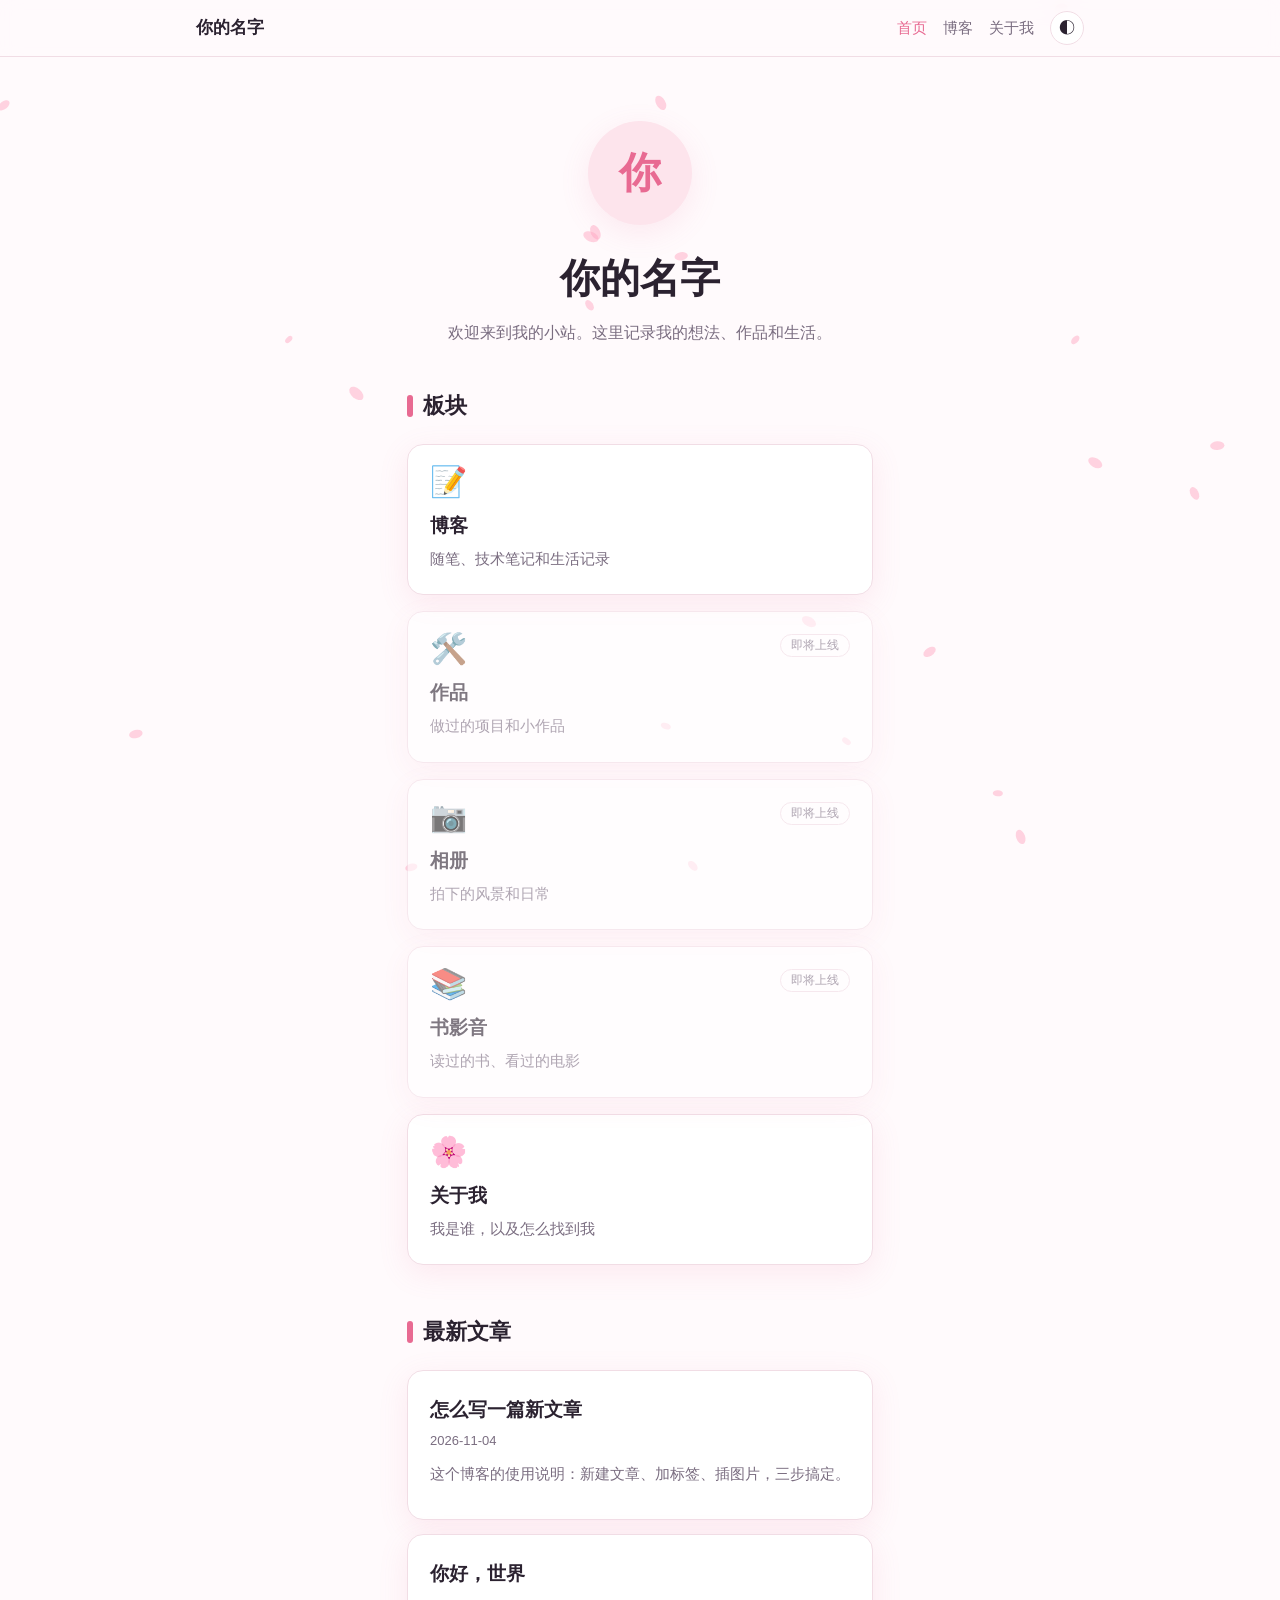
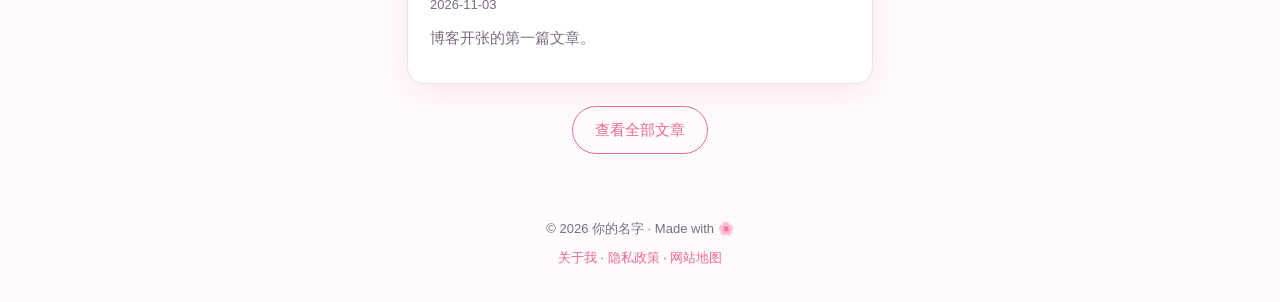
==== commit 1aa0d113: "Add SEO basics, sitemap, about and privacy pages - setMeta() sets title, description, canonical and " ====
--- a/index.html
+++ b/index.html
@@ -4,6 +4,8 @@
 <meta charset="UTF-8" />
 <meta name="viewport" content="width=device-width, initial-scale=1.0" />
 <title>个人网站</title>
+<meta name="description" content="我的个人网站：博客、作品与生活记录。" />
+<link rel="icon" href="data:image/svg+xml,<svg xmlns='http://www.w3.org/2000/svg' viewBox='0 0 100 100'><text y='.9em' font-size='90'>🌸</text></svg>" />
 <link rel="stylesheet" href="assets/style.css" />
 </head>
 <body>
@@ -35,7 +37,7 @@
 renderChrome("home");
 startPetals();
 
-document.title = SITE.name + " · 个人网站";
+setMeta({});
 document.getElementById("name").textContent = SITE.name;
 document.getElementById("intro").textContent = SITE.intro;
 document.getElementById("avatar").innerHTML = SITE.avatar
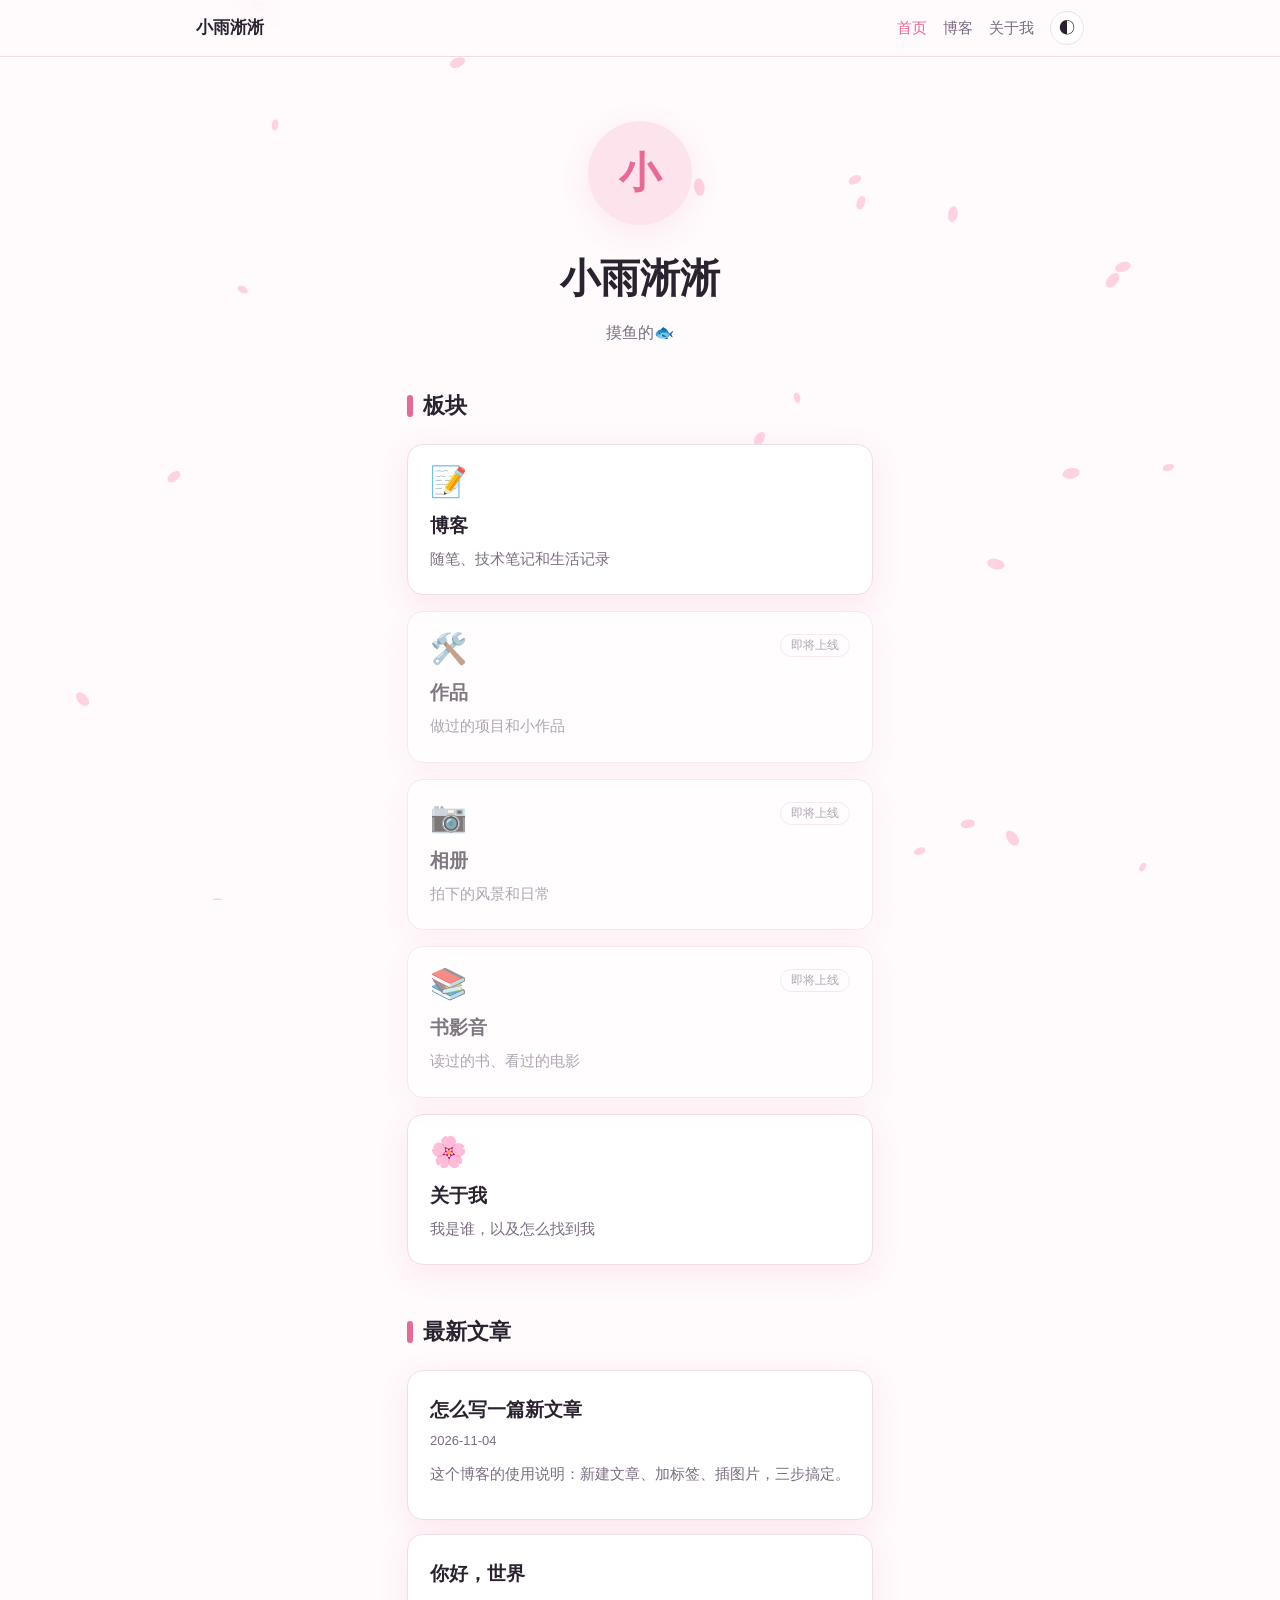
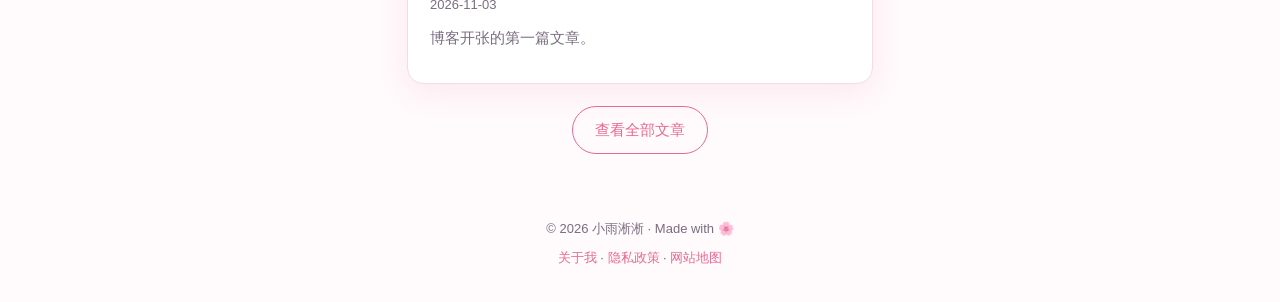
==== commit 9a0bd498: "Fill in site owner name, intro and contact email Co-Authored-By: Claude Opus 5.5 <noreply@anthropic." ====
--- a/index.html
+++ b/index.html
@@ -4,7 +4,7 @@
 <meta charset="UTF-8" />
 <meta name="viewport" content="width=device-width, initial-scale=1.0" />
 <title>个人网站</title>
-<meta name="description" content="我的个人网站：博客、作品与生活记录。" />
+<meta name="description" content="小雨淅淅的个人网站：摸鱼的🐟，记录博客、作品与生活。" />
 <link rel="icon" href="data:image/svg+xml,<svg xmlns='http://www.w3.org/2000/svg' viewBox='0 0 100 100'><text y='.9em' font-size='90'>🌸</text></svg>" />
 <link rel="stylesheet" href="assets/style.css" />
 </head>
